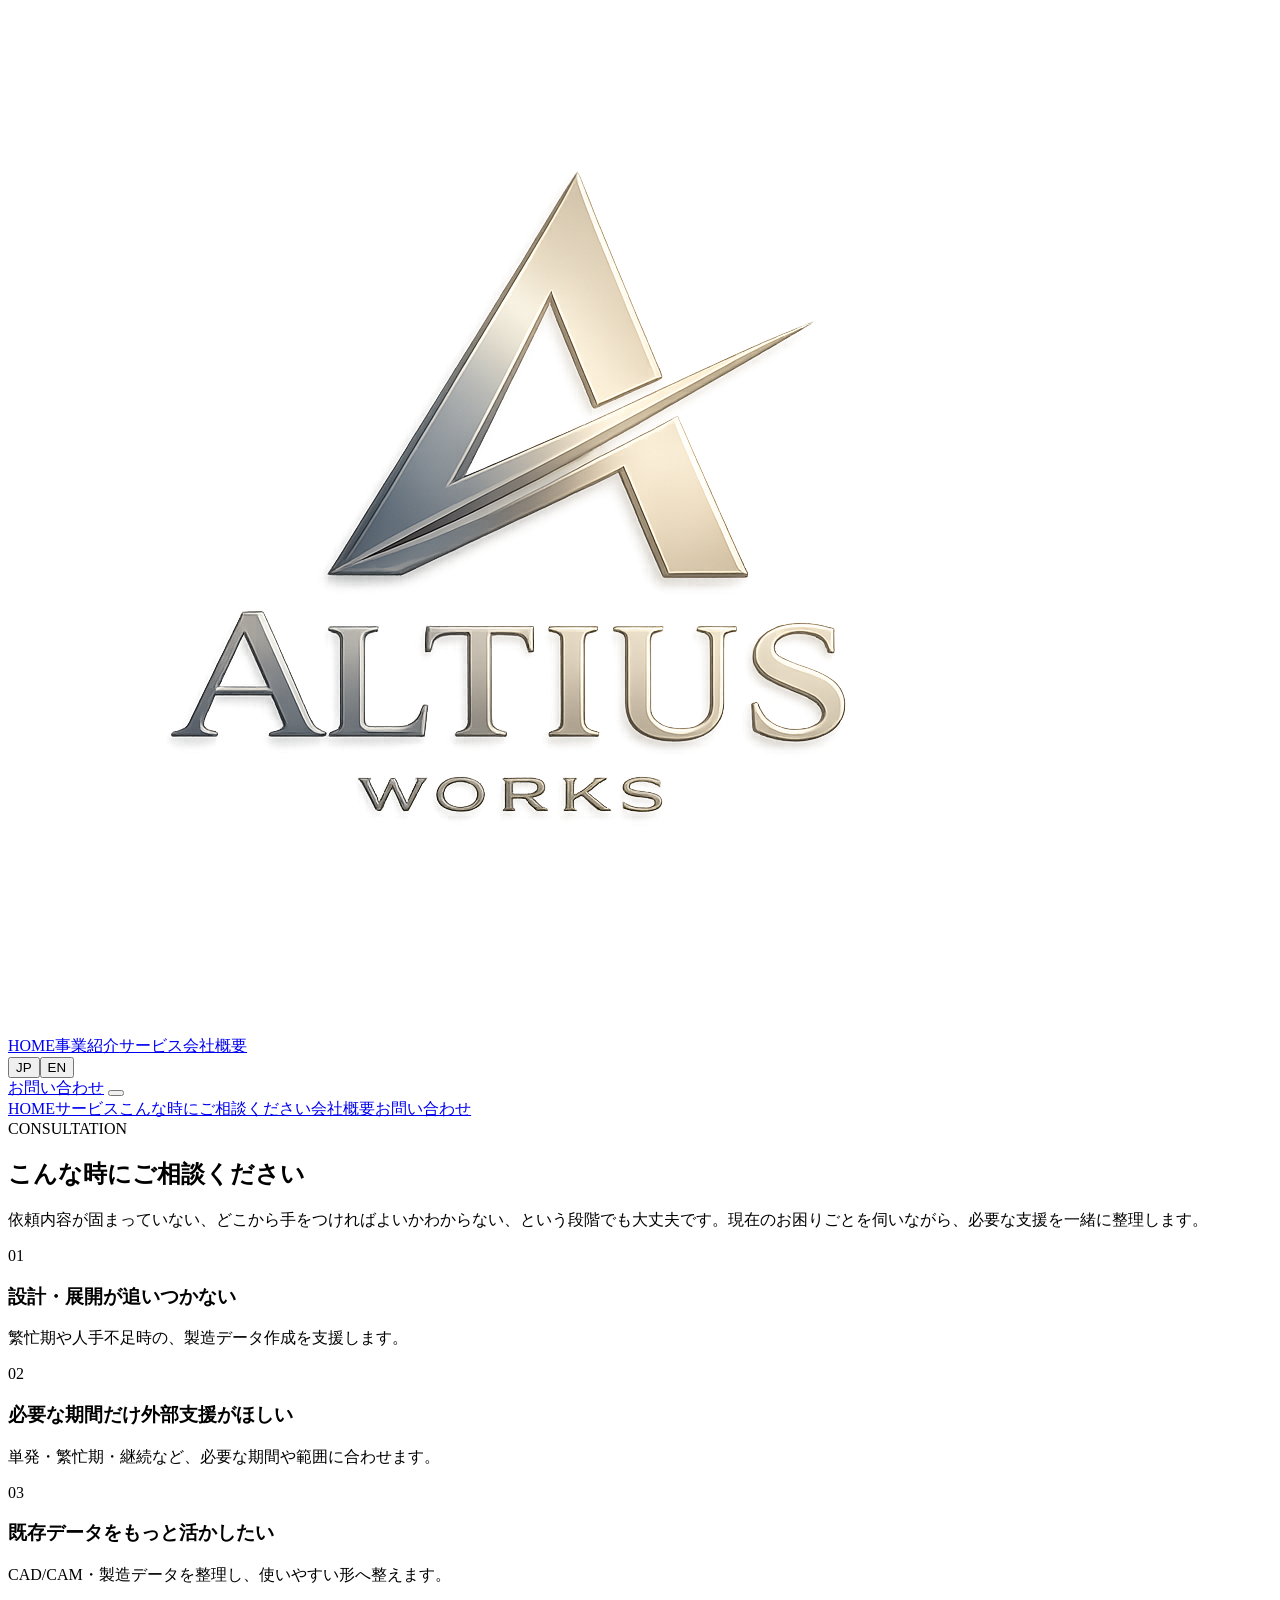
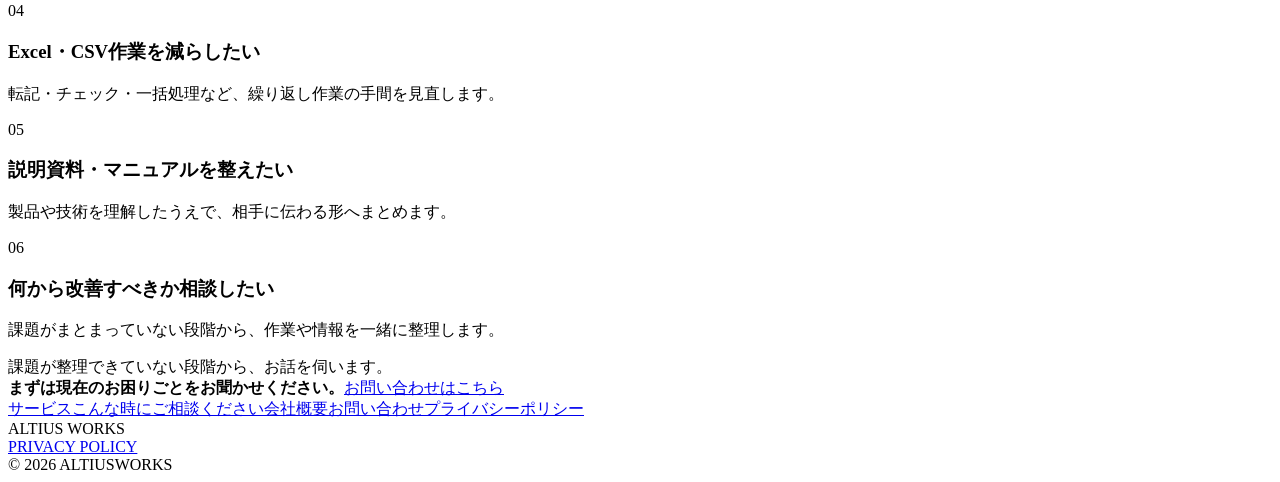
==== consultation.html @ 4f6eb61e "Add files via upload" ====
<!doctype html><html lang="ja" data-language-draft="ja-only" data-title-ja="こんな時にご相談ください | ALTIUS WORKS" data-title-en="When to Consult Us | ALTIUS WORKS"><head><meta charset="utf-8"><meta name="viewport" content="width=device-width,initial-scale=1"><meta name="description" content="ALTIUS WORKSへのご相談例。製造データ、外部支援、Excel・CSV、資料・マニュアル、業務改善など、課題が整理できていない段階からご相談いただけます。"><title>こんな時にご相談ください | ALTIUS WORKS</title><link rel="preconnect" href="https://fonts.googleapis.com"><link rel="preconnect" href="https://fonts.gstatic.com" crossorigin><link href="https://fonts.googleapis.com/css2?family=Libre+Caslon+Text:wght@400;700&family=Noto+Sans+JP:wght@400;500;600;700;800&display=swap" rel="stylesheet"><link rel="stylesheet" href="site.css"></head><body>
<header class="site-header">
  <div class="header-inner">
    <a class="brand" href="index.html" aria-label="ALTIUS WORKS HOME"><img src="assets/logo.png" alt="ALTIUS WORKS"></a>
    <nav class="desktop-nav" aria-label="メインナビゲーション"><a href="index.html">HOME</a><a class="i18n" data-ja="事業紹介" data-en="Business" href="index.html#about">事業紹介</a><a class="i18n" data-ja="サービス" data-en="Services" href="index.html#service">サービス</a><a class="i18n" data-ja="会社概要" data-en="Company" href="index.html#company">会社概要</a></nav>
    <div class="lang-switch" role="group" aria-label="Language selection"><button type="button" class="lang-button is-active" data-lang="ja" aria-pressed="true">JP</button><button type="button" class="lang-button" data-lang="en" aria-pressed="false">EN</button></div>
    <a class="contact-link i18n" data-ja="お問い合わせ" data-en="Contact" href="index.html#contact">お問い合わせ</a>
    <button class="menu-button" type="button" data-aria-ja="メニューを開く" data-aria-en="Open menu" aria-label="メニューを開く" aria-expanded="false"><span></span></button>
  </div>
  <nav class="mobile-nav" aria-label="モバイルナビゲーション"><a href="index.html">HOME</a><a class="i18n" data-ja="サービス" data-en="Services" href="index.html#service">サービス</a><a class="i18n" data-ja="こんな時にご相談ください" data-en="When to consult us" href="consultation.html">こんな時にご相談ください</a><a class="i18n" data-ja="会社概要" data-en="Company" href="index.html#company">会社概要</a><a class="i18n" data-ja="お問い合わせ" data-en="Contact" href="index.html#contact">お問い合わせ</a></nav>
</header>
<main class="page-shell detail-page"><section class="detail-hero"><div class="consult-intro"><div class="eyebrow">CONSULTATION</div><h1 class="detail-title">こんな時にご相談ください</h1><p class="detail-lead">依頼内容が固まっていない、どこから手をつければよいかわからない、という段階でも大丈夫です。現在のお困りごとを伺いながら、必要な支援を一緒に整理します。</p></div></section>
<section class="detail-section soft"><div class="consult-grid"><article class="consult-card"><div class="consult-no">01</div><div><h3>設計・展開が追いつかない</h3><p>繁忙期や人手不足時の、製造データ作成を支援します。</p></div></article><article class="consult-card"><div class="consult-no">02</div><div><h3>必要な期間だけ外部支援がほしい</h3><p>単発・繁忙期・継続など、必要な期間や範囲に合わせます。</p></div></article><article class="consult-card"><div class="consult-no">03</div><div><h3>既存データをもっと活かしたい</h3><p>CAD/CAM・製造データを整理し、使いやすい形へ整えます。</p></div></article><article class="consult-card"><div class="consult-no">04</div><div><h3>Excel・CSV作業を減らしたい</h3><p>転記・チェック・一括処理など、繰り返し作業の手間を見直します。</p></div></article><article class="consult-card"><div class="consult-no">05</div><div><h3>説明資料・マニュアルを整えたい</h3><p>製品や技術を理解したうえで、相手に伝わる形へまとめます。</p></div></article><article class="consult-card"><div class="consult-no">06</div><div><h3>何から改善すべきか相談したい</h3><p>課題がまとまっていない段階から、作業や情報を一緒に整理します。</p></div></article></div><div class="consult-bottom">課題が整理できていない段階から、お話を伺います。</div></section>
<section class="detail-cta"><strong>まずは現在のお困りごとをお聞かせください。</strong><a href="index.html#contact">お問い合わせはこちら</a></section>
<footer class="footer"><nav class="footer-nav"><a href="index.html#service">サービス</a><a href="consultation.html">こんな時にご相談ください</a><a href="index.html#company">会社概要</a><a href="index.html#contact">お問い合わせ</a><a href="privacy-policy.html">プライバシーポリシー</a></nav><div class="footer-brand">ALTIUS WORKS</div><div class="footer-policy"><a href="privacy-policy.html">PRIVACY POLICY</a></div><div class="copyright">© 2026 ALTIUSWORKS</div></footer>
</main><script src="site.js"></script></body></html>
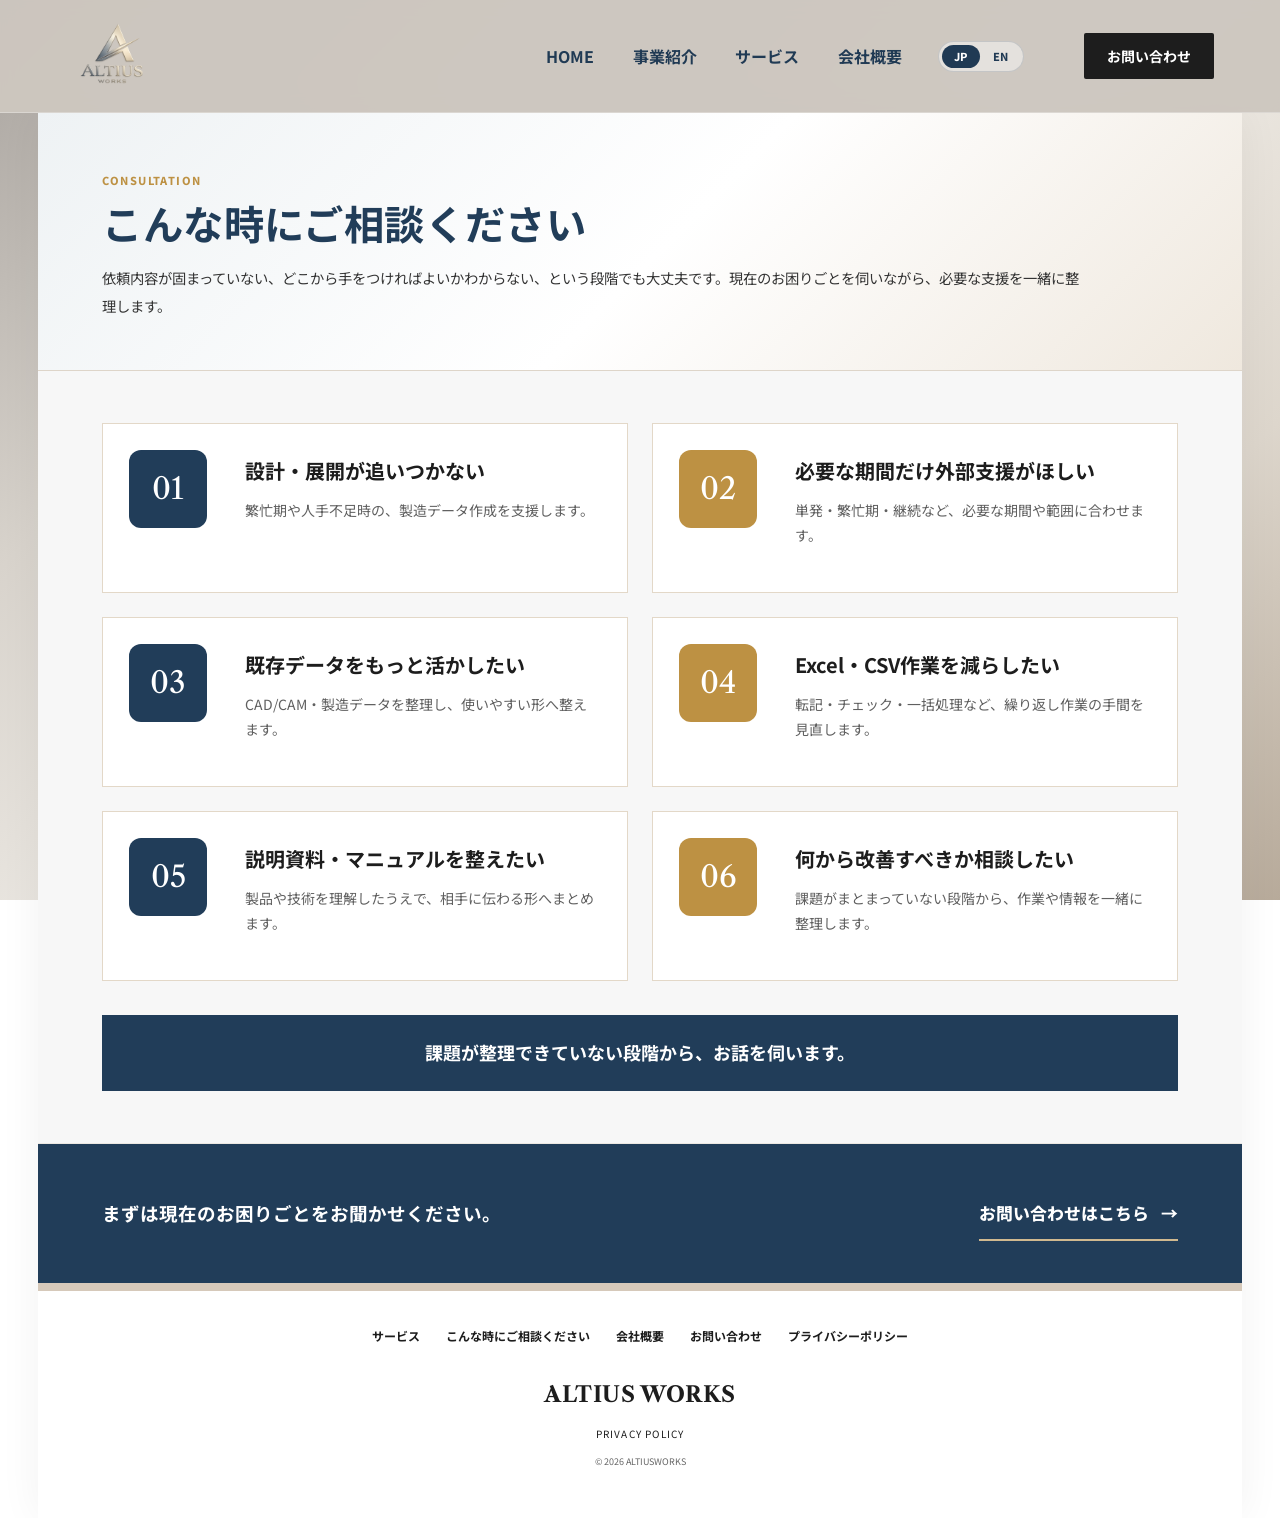
==== commit 19f09806: "Add files via upload" ====
--- a/consultation.html
+++ b/consultation.html
@@ -1,4 +1,4 @@
-<!doctype html><html lang="ja" data-language-draft="ja-only" data-title-ja="こんな時にご相談ください | ALTIUS WORKS" data-title-en="When to Consult Us | ALTIUS WORKS"><head><meta charset="utf-8"><meta name="viewport" content="width=device-width,initial-scale=1"><meta name="description" content="ALTIUS WORKSへのご相談例。製造データ、外部支援、Excel・CSV、資料・マニュアル、業務改善など、課題が整理できていない段階からご相談いただけます。"><title>こんな時にご相談ください | ALTIUS WORKS</title><link rel="preconnect" href="https://fonts.googleapis.com"><link rel="preconnect" href="https://fonts.gstatic.com" crossorigin><link href="https://fonts.googleapis.com/css2?family=Libre+Caslon+Text:wght@400;700&family=Noto+Sans+JP:wght@400;500;600;700;800&display=swap" rel="stylesheet"><link rel="stylesheet" href="site.css"></head><body>
+<!doctype html><html lang="ja" data-title-ja="こんな時にご相談ください | ALTIUS WORKS" data-title-en="When to Consult Us | ALTIUS WORKS"><head><meta charset="utf-8"><meta name="viewport" content="width=device-width,initial-scale=1"><meta name="description" data-ja="ALTIUS WORKSへのご相談例。製造データ、外部支援、Excel・CSV、資料・マニュアル、業務改善など、課題が整理できていない段階からご相談いただけます。" data-en="Examples of when to consult ALTIUS WORKS, from manufacturing data and external support to Excel/CSV work, manuals and workflow improvements." content="ALTIUS WORKSへのご相談例。製造データ、外部支援、Excel・CSV、資料・マニュアル、業務改善など、課題が整理できていない段階からご相談いただけます。"><title>こんな時にご相談ください | ALTIUS WORKS</title><link rel="preconnect" href="https://fonts.googleapis.com"><link rel="preconnect" href="https://fonts.gstatic.com" crossorigin><link href="https://fonts.googleapis.com/css2?family=Libre+Caslon+Text:wght@400;700&family=Noto+Sans+JP:wght@400;500;600;700;800&display=swap" rel="stylesheet"><link rel="stylesheet" href="site.css"></head><body>
 <header class="site-header">
   <div class="header-inner">
     <a class="brand" href="index.html" aria-label="ALTIUS WORKS HOME"><img src="assets/logo.png" alt="ALTIUS WORKS"></a>
@@ -9,8 +9,8 @@
   </div>
   <nav class="mobile-nav" aria-label="モバイルナビゲーション"><a href="index.html">HOME</a><a class="i18n" data-ja="サービス" data-en="Services" href="index.html#service">サービス</a><a class="i18n" data-ja="こんな時にご相談ください" data-en="When to consult us" href="consultation.html">こんな時にご相談ください</a><a class="i18n" data-ja="会社概要" data-en="Company" href="index.html#company">会社概要</a><a class="i18n" data-ja="お問い合わせ" data-en="Contact" href="index.html#contact">お問い合わせ</a></nav>
 </header>
-<main class="page-shell detail-page"><section class="detail-hero"><div class="consult-intro"><div class="eyebrow">CONSULTATION</div><h1 class="detail-title">こんな時にご相談ください</h1><p class="detail-lead">依頼内容が固まっていない、どこから手をつければよいかわからない、という段階でも大丈夫です。現在のお困りごとを伺いながら、必要な支援を一緒に整理します。</p></div></section>
-<section class="detail-section soft"><div class="consult-grid"><article class="consult-card"><div class="consult-no">01</div><div><h3>設計・展開が追いつかない</h3><p>繁忙期や人手不足時の、製造データ作成を支援します。</p></div></article><article class="consult-card"><div class="consult-no">02</div><div><h3>必要な期間だけ外部支援がほしい</h3><p>単発・繁忙期・継続など、必要な期間や範囲に合わせます。</p></div></article><article class="consult-card"><div class="consult-no">03</div><div><h3>既存データをもっと活かしたい</h3><p>CAD/CAM・製造データを整理し、使いやすい形へ整えます。</p></div></article><article class="consult-card"><div class="consult-no">04</div><div><h3>Excel・CSV作業を減らしたい</h3><p>転記・チェック・一括処理など、繰り返し作業の手間を見直します。</p></div></article><article class="consult-card"><div class="consult-no">05</div><div><h3>説明資料・マニュアルを整えたい</h3><p>製品や技術を理解したうえで、相手に伝わる形へまとめます。</p></div></article><article class="consult-card"><div class="consult-no">06</div><div><h3>何から改善すべきか相談したい</h3><p>課題がまとまっていない段階から、作業や情報を一緒に整理します。</p></div></article></div><div class="consult-bottom">課題が整理できていない段階から、お話を伺います。</div></section>
-<section class="detail-cta"><strong>まずは現在のお困りごとをお聞かせください。</strong><a href="index.html#contact">お問い合わせはこちら</a></section>
-<footer class="footer"><nav class="footer-nav"><a href="index.html#service">サービス</a><a href="consultation.html">こんな時にご相談ください</a><a href="index.html#company">会社概要</a><a href="index.html#contact">お問い合わせ</a><a href="privacy-policy.html">プライバシーポリシー</a></nav><div class="footer-brand">ALTIUS WORKS</div><div class="footer-policy"><a href="privacy-policy.html">PRIVACY POLICY</a></div><div class="copyright">© 2026 ALTIUSWORKS</div></footer>
+<main class="page-shell detail-page"><section class="detail-hero"><div class="consult-intro"><div class="eyebrow">CONSULTATION</div><h1 class="detail-title i18n" data-ja="こんな時にご相談ください" data-en="When to Consult Us">こんな時にご相談ください</h1><p class="detail-lead i18n" data-ja="依頼内容が固まっていない、どこから手をつければよいかわからない、という段階でも大丈夫です。現在のお困りごとを伺いながら、必要な支援を一緒に整理します。" data-en="It is perfectly fine if your request is not yet fully defined or you are not sure where to begin. We listen to your current challenges and help organize the support you need.">依頼内容が固まっていない、どこから手をつければよいかわからない、という段階でも大丈夫です。現在のお困りごとを伺いながら、必要な支援を一緒に整理します。</p></div></section>
+<section class="detail-section soft"><div class="consult-grid"><article class="consult-card"><div class="consult-no">01</div><div><h3 class="i18n" data-ja="設計・展開が追いつかない" data-en="Design and flat-pattern work is falling behind">設計・展開が追いつかない</h3><p class="i18n" data-ja="繁忙期や人手不足時の、製造データ作成を支援します。" data-en="We support manufacturing data creation during busy periods or when your team is short-staffed.">繁忙期や人手不足時の、製造データ作成を支援します。</p></div></article><article class="consult-card"><div class="consult-no">02</div><div><h3 class="i18n" data-ja="必要な期間だけ外部支援がほしい" data-en="You need outside support only when necessary">必要な期間だけ外部支援がほしい</h3><p class="i18n" data-ja="単発・繁忙期・継続など、必要な期間や範囲に合わせます。" data-en="We can adjust the scope and duration for one-off projects, busy periods, or ongoing support.">単発・繁忙期・継続など、必要な期間や範囲に合わせます。</p></div></article><article class="consult-card"><div class="consult-no">03</div><div><h3 class="i18n" data-ja="既存データをもっと活かしたい" data-en="You want to make better use of existing data">既存データをもっと活かしたい</h3><p class="i18n" data-ja="CAD/CAM・製造データを整理し、使いやすい形へ整えます。" data-en="We organize CAD/CAM and manufacturing data into a more practical, usable form.">CAD/CAM・製造データを整理し、使いやすい形へ整えます。</p></div></article><article class="consult-card"><div class="consult-no">04</div><div><h3 class="i18n" data-ja="Excel・CSV作業を減らしたい" data-en="You want to reduce Excel and CSV work">Excel・CSV作業を減らしたい</h3><p class="i18n" data-ja="転記・チェック・一括処理など、繰り返し作業の手間を見直します。" data-en="We review repetitive work such as copying data, checking entries, and batch processing.">転記・チェック・一括処理など、繰り返し作業の手間を見直します。</p></div></article><article class="consult-card"><div class="consult-no">05</div><div><h3 class="i18n" data-ja="説明資料・マニュアルを整えたい" data-en="You need clearer materials or manuals">説明資料・マニュアルを整えたい</h3><p class="i18n" data-ja="製品や技術を理解したうえで、相手に伝わる形へまとめます。" data-en="We understand the product or technology first, then organize the information so it is clear to the intended audience.">製品や技術を理解したうえで、相手に伝わる形へまとめます。</p></div></article><article class="consult-card"><div class="consult-no">06</div><div><h3 class="i18n" data-ja="何から改善すべきか相談したい" data-en="You are not sure what to improve first">何から改善すべきか相談したい</h3><p class="i18n" data-ja="課題がまとまっていない段階から、作業や情報を一緒に整理します。" data-en="Even when the issue is not yet clearly defined, we can organize the work and information together.">課題がまとまっていない段階から、作業や情報を一緒に整理します。</p></div></article></div><div class="consult-bottom i18n" data-ja="課題が整理できていない段階から、お話を伺います。" data-en="We can start by listening, even before your challenges are fully organized.">課題が整理できていない段階から、お話を伺います。</div></section>
+<section class="detail-cta"><strong class="i18n" data-ja="まずは現在のお困りごとをお聞かせください。" data-en="Start by telling us what is making your work difficult today.">まずは現在のお困りごとをお聞かせください。</strong><a class="i18n" data-ja="お問い合わせはこちら" data-en="Contact Us" href="index.html#contact">お問い合わせはこちら</a></section>
+<footer class="footer"><nav class="footer-nav"><a class="i18n" data-ja="サービス" data-en="Services" href="index.html#service">サービス</a><a class="i18n" data-ja="こんな時にご相談ください" data-en="When to Consult Us" href="consultation.html">こんな時にご相談ください</a><a class="i18n" data-ja="会社概要" data-en="Company" href="index.html#company">会社概要</a><a class="i18n" data-ja="お問い合わせ" data-en="Contact" href="index.html#contact">お問い合わせ</a><a class="i18n" data-ja="プライバシーポリシー" data-en="Privacy Policy" href="privacy-policy.html">プライバシーポリシー</a></nav><div class="footer-brand">ALTIUS WORKS</div><div class="footer-policy"><a href="privacy-policy.html">PRIVACY POLICY</a></div><div class="copyright">© 2026 ALTIUSWORKS</div></footer>
 </main><script src="site.js"></script></body></html>
--- a/site.css
+++ b/site.css
@@ -0,0 +1,390 @@
+:root{
+  --navy:#213d59;
+  --navy-2:#183452;
+  --gold:#bd9143;
+  --gold-soft:#d0b98f;
+  --ink:#1d1d1d;
+  --muted:#6f6f6f;
+  --sand:#b4b4b4;
+  --line:#d5c7b4;
+  --paper:#f7f7f7;
+  --white:#fff;
+  --content-max:1480px;
+}
+*{box-sizing:border-box}
+html{scroll-behavior:smooth}
+body{
+  margin:0;
+  color:var(--ink);
+  font-family:"Noto Sans JP","Yu Gothic","YuGothic","Hiragino Kaku Gothic ProN","Meiryo",sans-serif;
+  background:linear-gradient(135deg,#a8a39e 0%,#d8d3cc 26%,#f2efea 52%,#ddd6cc 78%,#b7aa9a 100%) fixed;
+  line-height:1.75;
+}
+img{max-width:100%;display:block}
+a{color:inherit;text-decoration:none}
+button,input,textarea{font:inherit}
+.serif-heading{font-family:"Libre Caslon Text",Georgia,serif}
+.page-shell{width:min(94vw,var(--content-max));margin:0 auto;background:#fff;box-shadow:0 0 40px rgba(0,0,0,.055);overflow:hidden}
+
+/* header */
+.site-header{position:sticky;top:0;z-index:50;background:rgba(205,199,191,.97);backdrop-filter:blur(8px);border-bottom:1px solid rgba(255,255,255,.28)}
+.header-inner{width:min(94vw,var(--content-max));min-height:86px;margin:0 auto;display:flex;align-items:center;padding:9px 28px;gap:28px}
+.brand{width:94px;flex:0 0 auto}.brand img{width:100%;height:auto}
+.desktop-nav{margin-left:auto;display:flex;align-items:center;gap:clamp(20px,3.1vw,54px);color:#203a54;font-weight:700;font-size:15px;white-space:nowrap}
+.desktop-nav a,.text-link{transition:opacity .2s ease}.desktop-nav a:hover,.text-link:hover{opacity:.6}
+.contact-link{margin-left:clamp(14px,2.5vw,38px);background:#1d1d1d;color:#fff;padding:11px 23px;font-size:13px;font-weight:700;border-radius:2px;white-space:nowrap}
+.lang-switch{display:flex;align-items:center;gap:2px;margin-left:8px;padding:3px;background:rgba(255,255,255,.44);border:1px solid rgba(32,58,84,.16);border-radius:999px;flex:0 0 auto}
+.lang-switch button{appearance:none;border:0;background:transparent;color:#203a54;min-width:38px;padding:6px 9px;border-radius:999px;cursor:pointer;font-size:11px;font-weight:800;line-height:1}
+.lang-switch button.is-active{background:#203a54;color:#fff}
+.menu-button{display:none;margin-left:auto;width:46px;height:46px;border:0;background:#fff;border-radius:3px;align-items:center;justify-content:center;cursor:pointer}
+.menu-button span,.menu-button span::before,.menu-button span::after{content:"";display:block;width:24px;height:2px;background:#222;position:relative;transition:.2s ease}
+.menu-button span::before{position:absolute;top:-7px}.menu-button span::after{position:absolute;top:7px}
+.mobile-nav{display:none;width:min(94vw,var(--content-max));margin:0 auto;padding:0 20px 18px;background:rgba(205,199,191,.98)}
+.mobile-nav.open{display:grid}.mobile-nav a{padding:12px 8px;border-top:1px solid rgba(0,0,0,.08);font-weight:700;color:#203a54}
+
+/* top page hero/about */
+.hero{position:relative;background:#111}.hero-photo{width:100%;height:auto}
+.hero-copy{position:absolute;left:4.2%;top:43%;width:min(34%,520px);transform:translateY(-50%);filter:drop-shadow(0 2px 3px rgba(0,0,0,.28))}
+html[lang="en"] .hero-copy{width:min(49%,720px);left:3.6%}
+.about{background:linear-gradient(145deg,#b6b1ad 0%,#a9a5a2 55%,#a5a09d 100%);padding:54px clamp(28px,5vw,80px) 46px}
+.about-grid{display:grid;grid-template-columns:minmax(0,1.05fr) minmax(300px,.95fr);gap:clamp(34px,6vw,88px);align-items:center}
+.about-copy{width:100%;height:auto}.about-photo{width:100%;aspect-ratio:1.27/1;object-fit:cover;object-position:center}.three-points{margin-top:44px;width:100%;height:auto}
+
+/* shared sections */
+.section{padding:48px clamp(26px,4.3vw,72px) 58px;background:#fff}.section-head{margin-bottom:26px}
+.section-head h2{margin:0;font-family:"Libre Caslon Text",Georgia,serif;color:#aaa;font-size:clamp(28px,3vw,50px);line-height:1;letter-spacing:.01em;font-weight:700}
+.section-head p{margin:8px 0 0;font-size:12px;font-weight:700}
+
+/* services */
+.services{border-bottom:2px solid var(--line);background:var(--paper)}
+.service-row{display:grid;grid-template-columns:minmax(0,.95fr) minmax(0,1.05fr);gap:clamp(36px,5vw,86px);align-items:center;padding:0 0 28px}
+.service-row + .service-row{padding-top:14px}.service-row:nth-of-type(2) .service-photo-wrap{order:2}.service-row:nth-of-type(2) .service-copy{order:1}
+.service-photo{width:100%;aspect-ratio:1.5/1;object-fit:cover}.service-copy{padding:20px 0}.service-kicker{font-size:11px;margin-bottom:7px;letter-spacing:.03em}
+.service-title{margin:0 0 17px;font-size:clamp(23px,2.1vw,35px);line-height:1.35}.service-title a{display:inline-flex;align-items:center;gap:9px;border-bottom:1px solid transparent}.service-title a::after{content:"→";font-size:.72em;transition:transform .2s ease}.service-title a:hover::after{transform:translateX(4px)}
+.service-copy p{margin:0;font-size:clamp(13px,1.05vw,16px);line-height:1.85;font-weight:500}
+.service-consult{margin-top:28px;padding:28px clamp(22px,4vw,52px);border-top:1px solid #ded7ce;display:flex;align-items:center;justify-content:space-between;gap:24px;background:rgba(255,255,255,.72)}
+.service-consult strong{font-size:clamp(18px,1.8vw,28px);color:var(--navy)}
+.consult-link{display:inline-flex;align-items:center;gap:12px;color:var(--navy);font-weight:800;border-bottom:2px solid var(--gold);padding:5px 0}.consult-link::after{content:"→"}
+
+/* information */
+.information{border-bottom:2px solid var(--line);background-color:#fff;background-image:radial-gradient(circle,#f7f7f7 1.2px,transparent 1.2px);background-size:14px 14px}
+.info-track{display:grid;grid-template-columns:repeat(4,minmax(0,1fr));gap:24px}.info-card{min-width:0}.info-card img{width:100%;aspect-ratio:1.65/1;object-fit:cover}.info-meta{font-size:9px;margin-top:10px;color:#555;letter-spacing:.05em}.info-title{font-size:12px;line-height:1.55;font-weight:700;margin-top:5px}.info-note{font-size:10px;color:#9a7d58;margin-top:5px}.info-footer{display:flex;justify-content:flex-end;margin-top:18px}.info-more{font-size:11px;font-weight:700;display:inline-flex;align-items:center;gap:8px}.info-more::after{content:"→";display:grid;place-items:center;width:26px;height:26px;border-radius:50%;background:#222;color:#fff}
+
+/* company */
+.company-grid{display:grid;grid-template-columns:minmax(0,1fr) minmax(360px,1.1fr);gap:clamp(40px,7vw,110px);align-items:center}.company-table{width:100%;border-collapse:collapse;font-size:13px}.company-table th,.company-table td{padding:17px 0;border-bottom:1px solid #e5e5e5;text-align:left;vertical-align:top}.company-table th{width:24%;font-weight:700;padding-right:18px}.company-table td{font-weight:600}.company-photo{width:100%;aspect-ratio:1.78/1;object-fit:cover;border-radius:5px}
+
+/* contact */
+.contact{background:#b4b4b4;padding:58px clamp(28px,5vw,76px) 72px;border-top:2px solid var(--line)}
+.contact-grid{display:grid;grid-template-columns:minmax(260px,.72fr) minmax(420px,1.28fr);gap:clamp(42px,7vw,110px);align-items:start;max-width:1180px;margin:0 auto}.contact-copy{position:sticky;top:120px}.contact-title h2{font-family:"Libre Caslon Text",Georgia,serif;font-size:clamp(34px,4vw,54px);margin:0;line-height:1}.contact-title p{font-size:12px;margin:9px 0 0;font-weight:700}.contact-lead{font-size:15px;margin:28px 0 0;line-height:1.9}.contact-small{margin-top:24px;font-size:13px;line-height:1.9}.contact-form{background:rgba(255,255,255,.34);padding:32px clamp(22px,3vw,38px)}
+.form-row{margin-bottom:18px}.form-row label{display:block;font-size:13px;font-weight:700;margin-bottom:6px}.required{color:#b83226;margin-left:5px;font-size:11px}.form-row input,.form-row textarea{width:100%;border:1px solid #d0d0d0;background:#fff;padding:12px 13px;border-radius:0;outline:none}.form-row textarea{height:190px;resize:vertical}.privacy-check{display:flex;gap:9px;align-items:flex-start;font-size:13px;line-height:1.65;margin-top:18px}.privacy-check input{margin-top:5px}.privacy-check a{text-decoration:underline;font-weight:700}.contact-note{font-size:12px;margin:14px 0 0;line-height:1.75}.submit-wrap{text-align:left;margin-top:22px}.submit-button{border:0;background:#1f1f1f;color:#fff;padding:11px 56px;border-radius:22px;font-weight:700;cursor:pointer}
+
+/* footer */
+.footer{background:#fff;border-top:8px solid #d6c9ba;padding:34px 24px 48px;text-align:center}.footer-nav{display:flex;justify-content:center;gap:24px;flex-wrap:wrap;font-size:10px;font-weight:700;margin-bottom:30px}.footer-brand{font-family:"Libre Caslon Text",Georgia,serif;font-size:22px;font-weight:700;letter-spacing:.02em}.footer-policy{margin-top:10px;font-size:9px;letter-spacing:.12em}.copyright{margin-top:12px;font-size:8px;color:#666}
+
+/* detail pages */
+.detail-page{background:#fff}.detail-hero{padding:72px clamp(28px,5vw,82px) 62px;background:linear-gradient(135deg,#eef2f4 0%,#fff 52%,#efe8de 100%);border-bottom:1px solid #ded5c9}
+.detail-hero-grid{display:grid;grid-template-columns:minmax(0,1fr) minmax(360px,.9fr);gap:clamp(38px,6vw,90px);align-items:center}.eyebrow{font-size:12px;font-weight:800;color:var(--gold);letter-spacing:.13em;text-transform:uppercase}.detail-title{margin:10px 0 18px;font-family:"Libre Caslon Text",Georgia,serif;font-size:clamp(38px,5vw,72px);line-height:1.05;color:var(--navy)}.detail-lead{margin:0;font-size:clamp(15px,1.4vw,20px);line-height:1.95;color:#343434}.detail-hero-image{width:100%;aspect-ratio:1.35/1;object-fit:cover;border-radius:3px;box-shadow:0 18px 45px rgba(24,52,82,.12)}
+.detail-section{padding:64px clamp(28px,5vw,82px);border-bottom:1px solid #ece8e2}.detail-section.soft{background:#f7f7f7}.detail-section.dots{background-color:#fff;background-image:radial-gradient(circle,#f2f2f2 1.2px,transparent 1.2px);background-size:14px 14px}.detail-heading{display:grid;grid-template-columns:140px minmax(0,1fr);gap:26px;align-items:start;margin-bottom:34px}.detail-heading .num{font-family:"Libre Caslon Text",Georgia,serif;color:#b9b9b9;font-size:20px}.detail-heading h2{margin:0;font-size:clamp(25px,2.7vw,42px);line-height:1.4;color:#252525}.detail-heading p{grid-column:2;margin:10px 0 0;color:#565656;font-size:15px;line-height:1.9}
+.capability-grid{display:grid;grid-template-columns:repeat(2,minmax(0,1fr));gap:22px}.capability-card{background:#fff;border:1px solid #e2d7c7;padding:0;min-height:220px;overflow:hidden}.capability-card .bar{padding:15px 22px;background:var(--navy);color:#fff;font-size:20px;font-weight:700}.capability-card.gold .bar{background:var(--gold)}.capability-card.gray .bar{background:#8196a8}.capability-card.taupe .bar{background:#91877a}.capability-card .body{padding:27px 28px;font-size:15px;line-height:1.9}.capability-card .body strong{display:block;font-size:17px;margin-bottom:8px;color:#262626}
+.process-flow{display:grid;grid-template-columns:repeat(4,minmax(0,1fr));gap:16px;align-items:stretch}.process-step{position:relative;padding:24px 20px;background:#fff;border:1px solid #e0d4c3;min-height:180px}.process-step:nth-child(2){background:#f6efe4}.process-step:nth-child(3){background:#edf2f6}.process-step:nth-child(4){background:#f7f7f7}.process-step .step-no{font-family:"Libre Caslon Text",Georgia,serif;font-size:13px;color:var(--gold);letter-spacing:.1em}.process-step h3{margin:10px 0 8px;color:var(--navy);font-size:21px}.process-step p{margin:0;font-size:13px;line-height:1.8;color:#555}.process-step:not(:last-child)::after{content:"→";position:absolute;right:-14px;top:50%;transform:translateY(-50%);z-index:2;width:28px;height:28px;background:var(--navy);color:#fff;border-radius:50%;display:grid;place-items:center;font-size:13px}
+.feature-split{display:grid;grid-template-columns:minmax(0,.9fr) minmax(0,1.1fr);gap:clamp(34px,6vw,90px);align-items:center}.feature-visual{background:linear-gradient(145deg,#203b58,#324f69);padding:34px;min-height:360px;color:#fff;display:flex;flex-direction:column;justify-content:space-between}.feature-visual.gold{background:linear-gradient(145deg,#b98d3e,#d2ad67)}.feature-visual.light{background:linear-gradient(145deg,#e9eef2,#fff);color:#203b58;border:1px solid #dfe4e7}.feature-visual h3{margin:0;font-family:"Libre Caslon Text",Georgia,serif;font-size:clamp(28px,3vw,44px);line-height:1.15}.feature-visual .mini-grid{display:grid;grid-template-columns:repeat(2,1fr);gap:12px;margin-top:28px}.feature-visual .mini-grid span{display:block;padding:14px;background:rgba(255,255,255,.12);border:1px solid rgba(255,255,255,.24);font-size:13px}.feature-visual.light .mini-grid span{background:#fff;border-color:#dfe4e7}.feature-copy h3{margin:0 0 18px;font-size:clamp(24px,2.6vw,38px);color:var(--navy)}.feature-copy p{margin:0 0 18px;font-size:15px;line-height:2}.feature-copy ul{margin:20px 0 0;padding-left:1.3em}.feature-copy li{margin:10px 0}
+.detail-cta{padding:54px clamp(28px,5vw,82px);background:var(--navy);color:#fff;display:flex;justify-content:space-between;align-items:center;gap:30px}.detail-cta strong{font-size:clamp(22px,2.5vw,36px)}.detail-cta a{display:inline-flex;align-items:center;gap:12px;padding:12px 0;border-bottom:2px solid var(--gold-soft);font-weight:800}.detail-cta a::after{content:"→"}
+
+/* consultation */
+.consult-intro{max-width:980px}.consult-grid{display:grid;grid-template-columns:repeat(2,minmax(0,1fr));gap:24px}.consult-card{display:grid;grid-template-columns:92px minmax(0,1fr);gap:24px;align-items:start;background:#fff;border:1px solid #e3d8c8;padding:26px;min-height:170px}.consult-no{width:78px;height:78px;border-radius:12px;background:var(--navy);color:#fff;display:grid;place-items:center;font-family:"Libre Caslon Text",Georgia,serif;font-size:30px}.consult-card:nth-child(even) .consult-no{background:var(--gold)}.consult-card h3{margin:3px 0 10px;font-size:22px}.consult-card p{margin:0;color:#606060;line-height:1.8}.consult-bottom{margin-top:34px;padding:22px 28px;background:var(--navy);color:#fff;text-align:center;font-weight:700;font-size:18px}
+
+/* privacy */
+.policy-wrap{max-width:980px;margin:0 auto}.policy-wrap h2{margin:42px 0 12px;font-size:23px;color:var(--navy)}.policy-wrap p,.policy-wrap li{font-size:14px;line-height:2}.policy-wrap ol,.policy-wrap ul{padding-left:1.5em}.policy-meta{padding:18px 22px;background:#f6f3ef;border-left:4px solid var(--gold);font-size:13px}.policy-note{margin-top:34px;padding:18px 22px;background:#fff8e8;border:1px solid #ead4a8;font-size:12px;line-height:1.8}
+
+
+/* INFORMATION: temporary coming-soon state */
+.info-coming-soon{
+  min-height:220px;
+  display:flex;
+  flex-direction:column;
+  align-items:center;
+  justify-content:center;
+  text-align:center;
+  padding:42px 24px;
+  border:1px solid rgba(35,59,84,.10);
+  background:rgba(255,255,255,.72);
+}
+.info-coming-en{
+  font-family:"Libre Caslon Text",Georgia,serif;
+  font-size:clamp(18px,1.6vw,24px);
+  letter-spacing:.08em;
+  color:#b8a68f;
+  margin-bottom:12px;
+}
+.info-coming-soon h3{
+  margin:0;
+  font-size:clamp(18px,1.7vw,25px);
+  color:var(--navy);
+  font-weight:700;
+}
+.info-coming-soon p{
+  margin:14px 0 0;
+  font-size:clamp(12px,1vw,15px);
+  line-height:1.9;
+  color:#555;
+}
+
+@media(max-width:1100px){.page-shell,.header-inner,.mobile-nav{width:96vw}.desktop-nav{gap:22px;font-size:13px}.brand{width:88px}.contact-link{margin-left:10px;padding:10px 15px}.about-grid,.service-row{gap:36px}.info-track{gap:15px}.detail-hero-grid{gap:40px}.process-flow{grid-template-columns:repeat(2,1fr)}.process-step:nth-child(2)::after{display:none}}
+@media(max-width:820px){.page-shell,.header-inner,.mobile-nav{width:100%}.site-header{position:relative}.header-inner{min-height:88px;padding:13px 24px}.brand{width:86px}.desktop-nav,.contact-link{display:none}.lang-switch{margin-left:auto}.menu-button{display:flex;margin-left:8px}.hero-copy{left:7%;width:45%;top:49%}html[lang="en"] .hero-copy{left:5%;width:67%;top:49%}.about{padding:42px 28px 34px}.about-grid{grid-template-columns:1fr;gap:26px}.about-copy{max-width:660px;margin:0 auto}.about-photo{max-width:650px;margin:0 auto;aspect-ratio:1.4/1;object-position:center 40%}.three-points{margin-top:28px}.section{padding:40px 26px 48px}.service-row{grid-template-columns:1fr;gap:0;padding-bottom:28px}.service-row:nth-of-type(2) .service-photo-wrap,.service-row:nth-of-type(2) .service-copy{order:initial}.service-photo-wrap{order:1!important}.service-copy{order:2!important;padding:18px 0 8px}.service-title{font-size:25px}.service-copy p{font-size:13px}.service-consult{align-items:flex-start;flex-direction:column}.info-track{display:flex;overflow-x:auto;scroll-snap-type:x mandatory;gap:16px;padding-bottom:12px;scrollbar-width:none}.info-track::-webkit-scrollbar{display:none}.info-card{flex:0 0 min(72vw,340px);scroll-snap-align:start}.company-grid{grid-template-columns:1fr;gap:30px}.company-photo{order:-1;max-width:760px;margin:0 auto}.contact-grid{grid-template-columns:1fr;max-width:760px}.contact-copy{position:static}.detail-hero{padding:54px 28px 46px}.detail-hero-grid{grid-template-columns:1fr}.detail-hero-image{max-width:680px}.detail-section{padding:52px 28px}.detail-heading{grid-template-columns:1fr;gap:4px}.detail-heading p{grid-column:1}.capability-grid,.consult-grid{grid-template-columns:1fr}.feature-split{grid-template-columns:1fr}.detail-cta{align-items:flex-start;flex-direction:column}.process-flow{grid-template-columns:1fr}.process-step:not(:last-child)::after{content:"↓";right:auto;left:50%;top:auto;bottom:-14px;transform:translateX(-50%)}.process-step:nth-child(2)::after{display:grid}}
+@media(max-width:520px){body{background:#b0aba6}.header-inner{min-height:82px;padding:10px 18px}.brand{width:80px}.hero-copy{left:7%;width:54%;top:51%}html[lang="en"] .hero-copy{left:5%;width:78%;top:51%}.about{padding:34px 20px 30px}.about-photo{aspect-ratio:1.18/1}.three-points{margin-top:22px}.section{padding:34px 18px 42px}.section-head h2{font-size:31px}.service-photo{aspect-ratio:1.45/1}.service-title{font-size:23px}.service-copy p{font-size:12px}.info-card{flex-basis:82vw}.company-table{font-size:11px}.company-table th,.company-table td{padding:13px 0}.company-table th{width:27%}.company-photo{aspect-ratio:1.45/1}.contact{padding:45px 18px 58px}.contact-form{padding:24px 18px}.detail-hero{padding:44px 20px 36px}.detail-section{padding:42px 20px}.detail-title{font-size:42px}.capability-card .body{padding:22px 20px}.process-step{min-height:150px}.consult-card{grid-template-columns:68px 1fr;padding:20px;gap:16px}.consult-no{width:62px;height:62px;font-size:24px}.consult-card h3{font-size:18px}.detail-cta{padding:42px 20px}.footer-nav{gap:14px 18px}}
+
+
+/* =========================================================
+   v5 refinements - typography, spacing and PDF review notes
+   ========================================================= */
+
+/* Typography policy: Japanese UI/text uses Noto Sans JP consistently.
+   Libre Caslon Text is limited to Latin-only display elements. */
+body,
+.detail-title,
+.detail-heading h2,
+.feature-copy h3,
+.consult-card h3,
+.policy-wrap h2,
+.service-title,
+.service-copy,
+.contact-copy,
+.contact-form{
+  font-family:"Noto Sans JP","Yu Gothic","YuGothic","Hiragino Kaku Gothic ProN","Meiryo",sans-serif;
+}
+.section-head h2,
+.footer-brand,
+.feature-visual h3,
+.detail-heading .num,
+.consult-no{
+  font-family:"Libre Caslon Text",Georgia,serif;
+}
+
+/* Header / footer: slightly more legible */
+.desktop-nav{font-size:16px;gap:clamp(20px,3vw,50px)}
+.contact-link{font-size:14px}
+.mobile-nav a{font-size:14px}
+.footer-nav{font-size:12px;gap:26px}
+.footer-policy{font-size:10px}
+.copyright{font-size:9px}
+
+/* About cards: slightly smaller with more surrounding space on desktop */
+.three-points{width:88%;margin:42px auto 0}
+
+/* Shared section headings: label above heading; reduce oversized display text */
+.section-head{display:flex;flex-direction:column;align-items:flex-start;margin-bottom:24px}
+.section-head p{order:-1;margin:0 0 7px;font-size:12px}
+.section-head h2{font-size:clamp(27px,2.35vw,39px);font-weight:700;line-height:1.02}
+
+/* Home SERVICE: compact heading row and balanced body text */
+.service-row{gap:clamp(34px,4.6vw,76px);padding-bottom:26px}
+.service-copy{
+  display:grid;
+  grid-template-columns:auto minmax(0,1fr);
+  column-gap:12px;
+  row-gap:0;
+  align-items:baseline;
+  padding:16px 0;
+}
+.service-kicker{grid-column:1;font-size:11px;margin:0;letter-spacing:.025em;white-space:nowrap}
+.service-title{grid-column:2;margin:0;font-size:clamp(22px,1.75vw,29px);line-height:1.35}
+.service-copy p{grid-column:1/-1;margin-top:13px;font-size:clamp(12.5px,.98vw,15px);line-height:1.9}
+.service-consult{margin-top:22px;padding:23px clamp(22px,4vw,50px)}
+.service-consult strong{font-size:clamp(15px,1.18vw,19px);font-weight:700}
+.consult-link{font-size:clamp(15px,1.35vw,20px);font-weight:800;white-space:nowrap}
+
+/* Contact: center consent / button, improve supplementary text readability */
+.contact-title h2{font-size:clamp(31px,3vw,42px)}
+.privacy-check{justify-content:center;font-size:13.5px;text-align:center}
+.contact-note{text-align:center;font-size:12.5px}
+.submit-wrap{text-align:center}
+.form-honey{position:absolute!important;left:-9999px!important;width:1px!important;height:1px!important;overflow:hidden!important}
+
+/* Detail page typography: quieter hierarchy, tighter vertical rhythm */
+.detail-hero{padding:58px clamp(28px,5vw,82px) 50px}
+.detail-title{
+  margin:8px 0 16px;
+  font-size:clamp(30px,3.15vw,47px);
+  line-height:1.24;
+  color:var(--navy);
+  font-weight:700;
+  letter-spacing:.01em;
+}
+.detail-lead{font-size:clamp(14px,1.12vw,17px);line-height:1.95}
+.eyebrow{font-size:11px}
+.detail-section{padding:52px clamp(28px,5vw,82px)}
+.detail-heading{
+  display:grid;
+  grid-template-columns:auto minmax(0,1fr);
+  column-gap:16px;
+  row-gap:5px;
+  align-items:baseline;
+  margin-bottom:25px;
+}
+.detail-heading .num{font-size:16px;color:#b9b9b9;line-height:1.3}
+.detail-heading h2{font-size:clamp(23px,2vw,32px);line-height:1.45;font-weight:700}
+.detail-heading p{grid-column:2;margin:4px 0 0;font-size:14px;line-height:1.9}
+.capability-grid{gap:20px}
+.capability-card{min-height:196px}
+.capability-card .bar{padding:14px 20px;font-size:18px}
+.capability-card .body{padding:23px 24px;font-size:14px;line-height:1.85}
+.capability-card .body strong{font-size:16px}
+.process-step{padding:21px 19px;min-height:162px}
+.process-step .step-no{font-size:12px}
+.process-step h3{font-size:18px;margin:8px 0 7px}
+.process-step p{font-size:12.5px;line-height:1.75}
+.feature-visual{min-height:330px;padding:31px}
+.feature-visual h3{font-size:clamp(27px,2.65vw,40px)}
+.feature-copy h3{font-size:clamp(22px,1.85vw,29px);line-height:1.45;font-weight:700}
+.feature-copy p{font-size:14px;line-height:1.95}
+.feature-copy li{font-size:14px}
+@media(min-width:1000px){.feature-copy h3{white-space:nowrap}}
+
+/* Detail CTA: left copy quieter, consultation link more prominent */
+.detail-cta{padding:42px clamp(28px,5vw,82px);gap:30px}
+.detail-cta strong{font-size:clamp(17px,1.45vw,23px);line-height:1.55}
+.detail-cta a{font-size:clamp(16px,1.32vw,20px);font-weight:800;white-space:nowrap}
+
+/* Consultation / policy balance */
+.consult-card h3{font-size:20px}
+.consult-card p{font-size:14px}
+.policy-wrap h2{font-size:21px}
+
+
+
+@media(max-width:1100px){
+  .desktop-nav{font-size:14px}
+  .contact-link{font-size:13px}
+  .feature-copy h3{white-space:normal}
+}
+
+@media(max-width:820px){
+  .three-points{width:100%;margin-top:28px}
+  .service-copy{grid-template-columns:auto minmax(0,1fr);column-gap:10px;padding:16px 0 8px}
+  .service-title{font-size:23px}
+  .service-kicker{font-size:10.5px}
+  .service-copy p{font-size:13px}
+  .service-consult{align-items:flex-start}
+  .detail-hero{padding:48px 28px 42px}
+  .detail-title{font-size:clamp(29px,5.5vw,38px)}
+  .detail-section{padding:46px 28px}
+  .detail-heading{grid-template-columns:auto minmax(0,1fr);column-gap:12px;row-gap:4px}
+  .detail-heading p{grid-column:2}
+  .detail-heading h2{font-size:25px}
+  .detail-cta{padding:38px 28px}
+}
+
+@media(max-width:520px){
+  .footer-nav{font-size:11px}
+  .section-head h2{font-size:29px}
+  .service-copy{grid-template-columns:1fr;row-gap:4px}
+  .service-kicker,.service-title,.service-copy p{grid-column:1}
+  .service-title{font-size:22px}
+  .service-copy p{margin-top:8px;font-size:12px}
+  .service-consult{padding:20px 18px}
+  .service-consult strong{font-size:14px}
+  .consult-link{font-size:16px}
+  .detail-hero{padding:40px 20px 34px}
+  .detail-title{font-size:31px}
+  .detail-lead{font-size:13.5px}
+  .detail-section{padding:38px 20px}
+  .detail-heading{column-gap:10px;margin-bottom:21px}
+  .detail-heading .num{font-size:14px}
+  .detail-heading h2{font-size:21px;line-height:1.5}
+  .detail-heading p{font-size:13px}
+  .capability-card .bar{font-size:17px}
+  .capability-card .body{font-size:13px;padding:20px}
+  .feature-copy h3{font-size:21px}
+  .detail-cta{padding:34px 20px}
+  .detail-cta strong{font-size:16px}
+  .detail-cta a{font-size:16px}
+}
+
+
+/* =========================================================
+   v6 refinements - bilingual polish and second review notes
+   ========================================================= */
+
+/* English hero: keep the copy away from the laptop on desktop only. */
+@media(min-width:821px){
+  html[lang="en"] .hero-copy{top:36.5%}
+}
+
+/* English About copy is HTML so it stays crisp and responsive. */
+.about-copy-wrap{min-width:0}
+.about-copy-en-html{display:none;color:#203a54}
+html[lang="en"] .about-copy-ja{display:none}
+html[lang="en"] .about-copy-en-html{display:block}
+html[lang="en"] .about-grid{grid-template-columns:minmax(0,1.26fr) minmax(330px,.74fr);gap:clamp(30px,4vw,62px)}
+.about-copy-en-html h2{
+  margin:0 0 13px;
+  font-family:"Libre Caslon Text",Georgia,serif;
+  font-size:clamp(25px,2.05vw,34px);
+  line-height:1.2;
+  font-weight:700;
+  color:#f7f7f7;
+}
+.about-en-sub{
+  margin:0 0 18px;
+  font-family:"Noto Sans JP","Yu Gothic",sans-serif;
+  font-size:clamp(13px,1.02vw,16px);
+  line-height:1.5;
+  font-weight:700;
+  color:#203a54;
+  white-space:nowrap;
+}
+.about-en-body{font-family:"Noto Sans JP","Yu Gothic",sans-serif;color:#203a54}
+.about-en-body p{margin:0 0 12px;font-size:clamp(11.5px,.86vw,13.5px);line-height:1.62;font-weight:500}
+.about-en-body p:last-child{margin-bottom:0}
+
+/* Japanese feature-card headings requested in the second review. */
+.feature-visual h3.jp-feature-title{
+  font-family:"Noto Sans JP","Yu Gothic","YuGothic","Hiragino Kaku Gothic ProN","Meiryo",sans-serif;
+  font-size:clamp(27px,2.35vw,36px);
+  line-height:1.38;
+  font-weight:700;
+  letter-spacing:.02em;
+}
+
+/* English company/contact refinements. */
+html[lang="en"] .company-table th{width:28%}
+html[lang="en"] .company-table{font-size:12.5px}
+html[lang="en"] .required{margin-left:7px;font-size:10px}
+
+/* Dedicated inquiry completion page. */
+.thanks-page{background:#fff}
+.thanks-panel{
+  min-height:560px;
+  padding:90px clamp(28px,7vw,110px);
+  display:flex;
+  flex-direction:column;
+  align-items:center;
+  justify-content:center;
+  text-align:center;
+  background:linear-gradient(135deg,#f7f7f7 0%,#fff 52%,#efe8de 100%);
+}
+.thanks-mark{width:64px;height:64px;border-radius:50%;display:grid;place-items:center;background:var(--navy);color:#fff;font-size:30px;font-weight:700;margin-bottom:24px}
+.thanks-panel .eyebrow{margin:0 0 8px}
+.thanks-panel h1{margin:0;color:var(--navy);font-size:clamp(27px,3vw,43px);line-height:1.35;font-weight:700}
+.thanks-panel p{margin:22px 0 0;font-size:clamp(13px,1.1vw,16px);line-height:1.95;color:#555}
+.thanks-home{margin-top:34px;display:inline-flex;align-items:center;justify-content:center;min-width:190px;padding:12px 28px;background:#1f1f1f;color:#fff;font-weight:700;border-radius:2px}
+
+@media(max-width:1220px){
+  .about-en-sub{white-space:normal}
+  html[lang="en"] .about-grid{grid-template-columns:minmax(0,1.12fr) minmax(330px,.88fr)}
+}
+@media(max-width:820px){
+  html[lang="en"] .about-grid{grid-template-columns:1fr}
+  .about-copy-en-html{max-width:680px;margin:0 auto}
+  .about-copy-en-html h2{font-size:28px}
+  .about-en-sub{font-size:14px;line-height:1.55}
+  .about-en-body p{font-size:12.5px;line-height:1.75}
+  .thanks-panel{min-height:500px;padding:70px 28px}
+}
+@media(max-width:520px){
+  .about-copy-en-html h2{font-size:25px}
+  .about-en-sub{font-size:13px}
+  .about-en-body p{font-size:11.8px}
+  .feature-visual h3.jp-feature-title{font-size:27px}
+  .thanks-panel{min-height:440px;padding:56px 20px}
+}
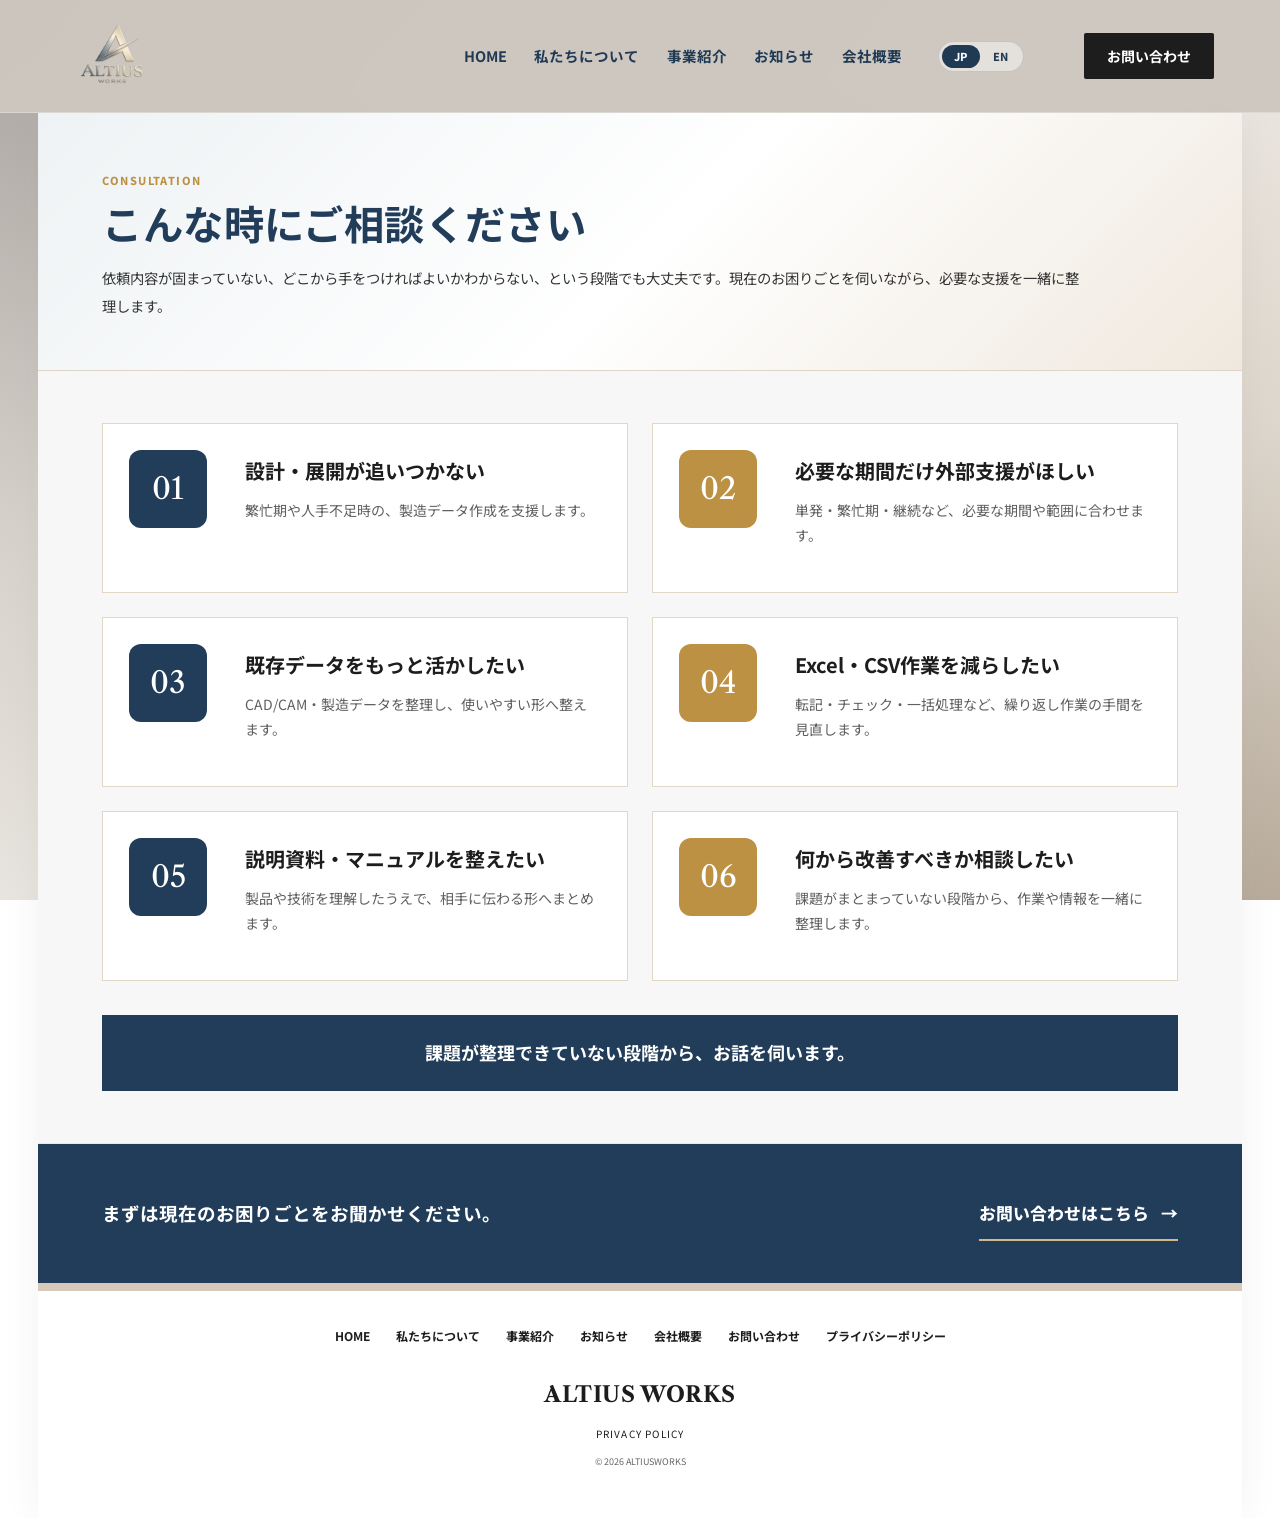
==== commit a4826a2c: "Add files via upload" ====
--- a/consultation.html
+++ b/consultation.html
@@ -1,16 +1,42 @@
-<!doctype html><html lang="ja" data-title-ja="こんな時にご相談ください | ALTIUS WORKS" data-title-en="When to Consult Us | ALTIUS WORKS"><head><meta charset="utf-8"><meta name="viewport" content="width=device-width,initial-scale=1"><meta name="description" data-ja="ALTIUS WORKSへのご相談例。製造データ、外部支援、Excel・CSV、資料・マニュアル、業務改善など、課題が整理できていない段階からご相談いただけます。" data-en="Examples of when to consult ALTIUS WORKS, from manufacturing data and external support to Excel/CSV work, manuals and workflow improvements." content="ALTIUS WORKSへのご相談例。製造データ、外部支援、Excel・CSV、資料・マニュアル、業務改善など、課題が整理できていない段階からご相談いただけます。"><title>こんな時にご相談ください | ALTIUS WORKS</title><link rel="preconnect" href="https://fonts.googleapis.com"><link rel="preconnect" href="https://fonts.gstatic.com" crossorigin><link href="https://fonts.googleapis.com/css2?family=Libre+Caslon+Text:wght@400;700&family=Noto+Sans+JP:wght@400;500;600;700;800&display=swap" rel="stylesheet"><link rel="stylesheet" href="site.css"></head><body>
+<!DOCTYPE html>
+<html data-title-en="When to Consult Us | ALTIUS WORKS" data-title-ja="こんな時にご相談ください | ALTIUS WORKS" lang="ja"><head><meta charset="utf-8"/><meta content="width=device-width,initial-scale=1" name="viewport"/><meta content="ALTIUS WORKSへのご相談例。製造データ、外部支援、Excel・CSV、資料・マニュアル、業務改善など、課題が整理できていない段階からご相談いただけます。" data-en="Examples of when to consult ALTIUS WORKS, from manufacturing data and external support to Excel/CSV work, manuals and workflow improvements." data-ja="ALTIUS WORKSへのご相談例。製造データ、外部支援、Excel・CSV、資料・マニュアル、業務改善など、課題が整理できていない段階からご相談いただけます。" name="description"/><title>こんな時にご相談ください | ALTIUS WORKS</title><link href="https://fonts.googleapis.com" rel="preconnect"/><link crossorigin="" href="https://fonts.gstatic.com" rel="preconnect"/><link href="https://fonts.googleapis.com/css2?family=Libre+Caslon+Text:wght@400;700&amp;family=Noto+Sans+JP:wght@400;500;600;700;800&amp;display=swap" rel="stylesheet"/><link href="site.css" rel="stylesheet"/></head><body>
 <header class="site-header">
-  <div class="header-inner">
-    <a class="brand" href="index.html" aria-label="ALTIUS WORKS HOME"><img src="assets/logo.png" alt="ALTIUS WORKS"></a>
-    <nav class="desktop-nav" aria-label="メインナビゲーション"><a href="index.html">HOME</a><a class="i18n" data-ja="事業紹介" data-en="Business" href="index.html#about">事業紹介</a><a class="i18n" data-ja="サービス" data-en="Services" href="index.html#service">サービス</a><a class="i18n" data-ja="会社概要" data-en="Company" href="index.html#company">会社概要</a></nav>
-    <div class="lang-switch" role="group" aria-label="Language selection"><button type="button" class="lang-button is-active" data-lang="ja" aria-pressed="true">JP</button><button type="button" class="lang-button" data-lang="en" aria-pressed="false">EN</button></div>
-    <a class="contact-link i18n" data-ja="お問い合わせ" data-en="Contact" href="index.html#contact">お問い合わせ</a>
-    <button class="menu-button" type="button" data-aria-ja="メニューを開く" data-aria-en="Open menu" aria-label="メニューを開く" aria-expanded="false"><span></span></button>
-  </div>
-  <nav class="mobile-nav" aria-label="モバイルナビゲーション"><a href="index.html">HOME</a><a class="i18n" data-ja="サービス" data-en="Services" href="index.html#service">サービス</a><a class="i18n" data-ja="こんな時にご相談ください" data-en="When to consult us" href="consultation.html">こんな時にご相談ください</a><a class="i18n" data-ja="会社概要" data-en="Company" href="index.html#company">会社概要</a><a class="i18n" data-ja="お問い合わせ" data-en="Contact" href="index.html#contact">お問い合わせ</a></nav>
+<div class="header-inner">
+<a aria-label="ALTIUS WORKS HOME" class="brand" href="index.html"><img alt="ALTIUS WORKS" src="assets/logo.png"/></a>
+<nav aria-label="メインナビゲーション" class="desktop-nav">
+<a href="index.html">HOME</a>
+<a class="i18n" data-en="About us" data-ja="私たちについて" href="index.html#about">私たちについて</a>
+<a class="i18n" data-en="Services" data-ja="事業紹介" href="index.html#service">事業紹介</a>
+<a class="i18n" data-en="Information" data-ja="お知らせ" href="index.html#information">お知らせ</a>
+<a class="i18n" data-en="Company" data-ja="会社概要" href="index.html#company">会社概要</a>
+</nav>
+<div aria-label="Language selection" class="lang-switch" role="group"><button aria-pressed="true" class="lang-button is-active" data-lang="ja" type="button">JP</button><button aria-pressed="false" class="lang-button" data-lang="en" type="button">EN</button></div>
+<a class="contact-link i18n" data-en="Contact" data-ja="お問い合わせ" href="index.html#contact">お問い合わせ</a>
+<button aria-expanded="false" aria-label="メニューを開く" class="menu-button" data-aria-en="Open menu" data-aria-ja="メニューを開く" type="button"><span></span></button>
+</div>
+<nav aria-label="モバイルナビゲーション" class="mobile-nav">
+<a href="index.html">HOME</a>
+<a class="i18n" data-en="Services" data-ja="事業紹介" href="index.html#service">事業紹介</a>
+<a class="i18n" data-en="Information" data-ja="お知らせ" href="index.html#information">お知らせ</a>
+<a class="i18n" data-en="Company" data-ja="会社概要" href="index.html#company">会社概要</a>
+<a class="i18n" data-en="Contact" data-ja="お問い合わせ" href="index.html#contact">お問い合わせ</a>
+</nav>
 </header>
-<main class="page-shell detail-page"><section class="detail-hero"><div class="consult-intro"><div class="eyebrow">CONSULTATION</div><h1 class="detail-title i18n" data-ja="こんな時にご相談ください" data-en="When to Consult Us">こんな時にご相談ください</h1><p class="detail-lead i18n" data-ja="依頼内容が固まっていない、どこから手をつければよいかわからない、という段階でも大丈夫です。現在のお困りごとを伺いながら、必要な支援を一緒に整理します。" data-en="It is perfectly fine if your request is not yet fully defined or you are not sure where to begin. We listen to your current challenges and help organize the support you need.">依頼内容が固まっていない、どこから手をつければよいかわからない、という段階でも大丈夫です。現在のお困りごとを伺いながら、必要な支援を一緒に整理します。</p></div></section>
-<section class="detail-section soft"><div class="consult-grid"><article class="consult-card"><div class="consult-no">01</div><div><h3 class="i18n" data-ja="設計・展開が追いつかない" data-en="Design and flat-pattern work is falling behind">設計・展開が追いつかない</h3><p class="i18n" data-ja="繁忙期や人手不足時の、製造データ作成を支援します。" data-en="We support manufacturing data creation during busy periods or when your team is short-staffed.">繁忙期や人手不足時の、製造データ作成を支援します。</p></div></article><article class="consult-card"><div class="consult-no">02</div><div><h3 class="i18n" data-ja="必要な期間だけ外部支援がほしい" data-en="You need outside support only when necessary">必要な期間だけ外部支援がほしい</h3><p class="i18n" data-ja="単発・繁忙期・継続など、必要な期間や範囲に合わせます。" data-en="We can adjust the scope and duration for one-off projects, busy periods, or ongoing support.">単発・繁忙期・継続など、必要な期間や範囲に合わせます。</p></div></article><article class="consult-card"><div class="consult-no">03</div><div><h3 class="i18n" data-ja="既存データをもっと活かしたい" data-en="You want to make better use of existing data">既存データをもっと活かしたい</h3><p class="i18n" data-ja="CAD/CAM・製造データを整理し、使いやすい形へ整えます。" data-en="We organize CAD/CAM and manufacturing data into a more practical, usable form.">CAD/CAM・製造データを整理し、使いやすい形へ整えます。</p></div></article><article class="consult-card"><div class="consult-no">04</div><div><h3 class="i18n" data-ja="Excel・CSV作業を減らしたい" data-en="You want to reduce Excel and CSV work">Excel・CSV作業を減らしたい</h3><p class="i18n" data-ja="転記・チェック・一括処理など、繰り返し作業の手間を見直します。" data-en="We review repetitive work such as copying data, checking entries, and batch processing.">転記・チェック・一括処理など、繰り返し作業の手間を見直します。</p></div></article><article class="consult-card"><div class="consult-no">05</div><div><h3 class="i18n" data-ja="説明資料・マニュアルを整えたい" data-en="You need clearer materials or manuals">説明資料・マニュアルを整えたい</h3><p class="i18n" data-ja="製品や技術を理解したうえで、相手に伝わる形へまとめます。" data-en="We understand the product or technology first, then organize the information so it is clear to the intended audience.">製品や技術を理解したうえで、相手に伝わる形へまとめます。</p></div></article><article class="consult-card"><div class="consult-no">06</div><div><h3 class="i18n" data-ja="何から改善すべきか相談したい" data-en="You are not sure what to improve first">何から改善すべきか相談したい</h3><p class="i18n" data-ja="課題がまとまっていない段階から、作業や情報を一緒に整理します。" data-en="Even when the issue is not yet clearly defined, we can organize the work and information together.">課題がまとまっていない段階から、作業や情報を一緒に整理します。</p></div></article></div><div class="consult-bottom i18n" data-ja="課題が整理できていない段階から、お話を伺います。" data-en="We can start by listening, even before your challenges are fully organized.">課題が整理できていない段階から、お話を伺います。</div></section>
-<section class="detail-cta"><strong class="i18n" data-ja="まずは現在のお困りごとをお聞かせください。" data-en="Start by telling us what is making your work difficult today.">まずは現在のお困りごとをお聞かせください。</strong><a class="i18n" data-ja="お問い合わせはこちら" data-en="Contact Us" href="index.html#contact">お問い合わせはこちら</a></section>
-<footer class="footer"><nav class="footer-nav"><a class="i18n" data-ja="サービス" data-en="Services" href="index.html#service">サービス</a><a class="i18n" data-ja="こんな時にご相談ください" data-en="When to Consult Us" href="consultation.html">こんな時にご相談ください</a><a class="i18n" data-ja="会社概要" data-en="Company" href="index.html#company">会社概要</a><a class="i18n" data-ja="お問い合わせ" data-en="Contact" href="index.html#contact">お問い合わせ</a><a class="i18n" data-ja="プライバシーポリシー" data-en="Privacy Policy" href="privacy-policy.html">プライバシーポリシー</a></nav><div class="footer-brand">ALTIUS WORKS</div><div class="footer-policy"><a href="privacy-policy.html">PRIVACY POLICY</a></div><div class="copyright">© 2026 ALTIUSWORKS</div></footer>
+<main class="page-shell detail-page"><section class="detail-hero"><div class="consult-intro"><div class="eyebrow">CONSULTATION</div><h1 class="detail-title i18n" data-en="When to Consult Us" data-ja="こんな時にご相談ください">こんな時にご相談ください</h1><p class="detail-lead i18n" data-en="It is perfectly fine if your request is not yet fully defined or you are not sure where to begin. We listen to your current challenges and help organize the support you need." data-ja="依頼内容が固まっていない、どこから手をつければよいかわからない、という段階でも大丈夫です。現在のお困りごとを伺いながら、必要な支援を一緒に整理します。">依頼内容が固まっていない、どこから手をつければよいかわからない、という段階でも大丈夫です。現在のお困りごとを伺いながら、必要な支援を一緒に整理します。</p></div></section>
+<section class="detail-section soft"><div class="consult-grid"><article class="consult-card"><div class="consult-no">01</div><div><h3 class="i18n" data-en="Design and flat-pattern work is falling behind" data-ja="設計・展開が追いつかない">設計・展開が追いつかない</h3><p class="i18n" data-en="We support manufacturing data creation during busy periods or when your team is short-staffed." data-ja="繁忙期や人手不足時の、製造データ作成を支援します。">繁忙期や人手不足時の、製造データ作成を支援します。</p></div></article><article class="consult-card"><div class="consult-no">02</div><div><h3 class="i18n" data-en="You need outside support only when necessary" data-ja="必要な期間だけ外部支援がほしい">必要な期間だけ外部支援がほしい</h3><p class="i18n" data-en="We can adjust the scope and duration for one-off projects, busy periods, or ongoing support." data-ja="単発・繁忙期・継続など、必要な期間や範囲に合わせます。">単発・繁忙期・継続など、必要な期間や範囲に合わせます。</p></div></article><article class="consult-card"><div class="consult-no">03</div><div><h3 class="i18n" data-en="You want to make better use of existing data" data-ja="既存データをもっと活かしたい">既存データをもっと活かしたい</h3><p class="i18n" data-en="We organize CAD/CAM and manufacturing data into a more practical, usable form." data-ja="CAD/CAM・製造データを整理し、使いやすい形へ整えます。">CAD/CAM・製造データを整理し、使いやすい形へ整えます。</p></div></article><article class="consult-card"><div class="consult-no">04</div><div><h3 class="i18n" data-en="You want to reduce Excel and CSV work" data-ja="Excel・CSV作業を減らしたい">Excel・CSV作業を減らしたい</h3><p class="i18n" data-en="We review repetitive work such as copying data, checking entries, and batch processing." data-ja="転記・チェック・一括処理など、繰り返し作業の手間を見直します。">転記・チェック・一括処理など、繰り返し作業の手間を見直します。</p></div></article><article class="consult-card"><div class="consult-no">05</div><div><h3 class="i18n" data-en="You need clearer materials or manuals" data-ja="説明資料・マニュアルを整えたい">説明資料・マニュアルを整えたい</h3><p class="i18n" data-en="We understand the product or technology first, then organize the information so it is clear to the intended audience." data-ja="製品や技術を理解したうえで、相手に伝わる形へまとめます。">製品や技術を理解したうえで、相手に伝わる形へまとめます。</p></div></article><article class="consult-card"><div class="consult-no">06</div><div><h3 class="i18n" data-en="You are not sure what to improve first" data-ja="何から改善すべきか相談したい">何から改善すべきか相談したい</h3><p class="i18n" data-en="Even when the issue is not yet clearly defined, we can organize the work and information together." data-ja="課題がまとまっていない段階から、作業や情報を一緒に整理します。">課題がまとまっていない段階から、作業や情報を一緒に整理します。</p></div></article></div><div class="consult-bottom i18n" data-en="We can start by listening, even before your challenges are fully organized." data-ja="課題が整理できていない段階から、お話を伺います。">課題が整理できていない段階から、お話を伺います。</div></section>
+<section class="detail-cta"><strong class="i18n" data-en="Start by telling us what is making your work difficult today." data-ja="まずは現在のお困りごとをお聞かせください。">まずは現在のお困りごとをお聞かせください。</strong><a class="i18n" data-en="Contact Us" data-ja="お問い合わせはこちら" href="index.html#contact">お問い合わせはこちら</a></section>
+<footer class="footer">
+<nav class="footer-nav">
+<a href="index.html">HOME</a>
+<a class="i18n" data-en="About us" data-ja="私たちについて" href="index.html#about">私たちについて</a>
+<a class="i18n" data-en="Services" data-ja="事業紹介" href="index.html#service">事業紹介</a>
+<a class="i18n" data-en="Information" data-ja="お知らせ" href="index.html#information">お知らせ</a>
+<a class="i18n" data-en="Company" data-ja="会社概要" href="index.html#company">会社概要</a>
+<a class="i18n" data-en="Contact" data-ja="お問い合わせ" href="index.html#contact">お問い合わせ</a>
+<a class="i18n" data-en="Privacy Policy" data-ja="プライバシーポリシー" href="privacy-policy.html">プライバシーポリシー</a>
+</nav>
+<div class="footer-brand">ALTIUS WORKS</div>
+<div class="footer-policy"><a href="privacy-policy.html">PRIVACY POLICY</a></div>
+<div class="copyright">© 2026 ALTIUSWORKS</div>
+</footer>
 </main><script src="site.js"></script></body></html>
--- a/site.css
+++ b/site.css
@@ -51,6 +51,13 @@
 .about-copy{width:100%;height:auto}.about-photo{width:100%;aspect-ratio:1.27/1;object-fit:cover;object-position:center}.three-points{margin-top:44px;width:100%;height:auto}
 
 /* shared sections */
+#about,
+#service,
+#information,
+#company,
+#contact{
+  scroll-margin-top:95px;
+}
 .section{padding:48px clamp(26px,4.3vw,72px) 58px;background:#fff}.section-head{margin-bottom:26px}
 .section-head h2{margin:0;font-family:"Libre Caslon Text",Georgia,serif;color:#aaa;font-size:clamp(28px,3vw,50px);line-height:1;letter-spacing:.01em;font-weight:700}
 .section-head p{margin:8px 0 0;font-size:12px;font-weight:700}
@@ -388,3 +395,46 @@
   .feature-visual h3.jp-feature-title{font-size:27px}
   .thanks-panel{min-height:440px;padding:56px 20px}
 }
+
+
+/* =========================================================
+   v7 refinements - unified navigation, mobile hero, intro motion
+   ========================================================= */
+
+/* Five desktop navigation destinations + contact button, consistently on every page. */
+.desktop-nav{gap:clamp(15px,2.15vw,34px);font-size:14.5px}
+.footer-nav{row-gap:12px}
+
+/* Mobile hero copy: lift both languages; make English more compact so it clears the laptop. */
+@media(max-width:820px){
+  .hero-copy{left:7%;width:43%;top:43%}
+  html[lang="en"] .hero-copy{left:5%;width:61%;top:39%}
+}
+@media(max-width:520px){
+  .hero-copy{left:7%;width:49%;top:42%}
+  html[lang="en"] .hero-copy{left:5%;width:64%;top:37.5%}
+}
+
+/* English detail headings can run longer than Japanese. Keep them balanced rather than oversized. */
+html[lang="en"] .detail-title{font-size:clamp(29px,3vw,44px)}
+html[lang="en"] .detail-heading h2{font-size:clamp(21px,1.8vw,29px)}
+html[lang="en"] .capability-card .bar{font-size:16px}
+html[lang="en"] .feature-visual h3.jp-feature-title{font-family:"Libre Caslon Text",Georgia,serif;letter-spacing:0;font-size:clamp(27px,2.45vw,38px);line-height:1.22}
+html[lang="en"] .feature-copy h3{white-space:normal}
+
+/* First HOME view in a browser session: subtle image reveal + delayed copy fade-up. */
+@keyframes awHeroImageReveal{
+  0%{opacity:.28;transform:scale(1.018)}
+  100%{opacity:1;transform:scale(1)}
+}
+@keyframes awHeroCopyReveal{
+  0%{opacity:0;transform:translateY(calc(-50% + 18px))}
+  100%{opacity:1;transform:translateY(-50%)}
+}
+html.home-intro-pending .hero{overflow:hidden}
+html.home-intro-pending .hero-photo{animation:awHeroImageReveal 1.25s cubic-bezier(.2,.65,.3,1) both;transform-origin:center center}
+html.home-intro-pending .hero-copy{animation:awHeroCopyReveal .9s cubic-bezier(.2,.7,.25,1) .24s both}
+@media(prefers-reduced-motion:reduce){
+  html.home-intro-pending .hero-photo,
+  html.home-intro-pending .hero-copy{animation:none!important}
+}
